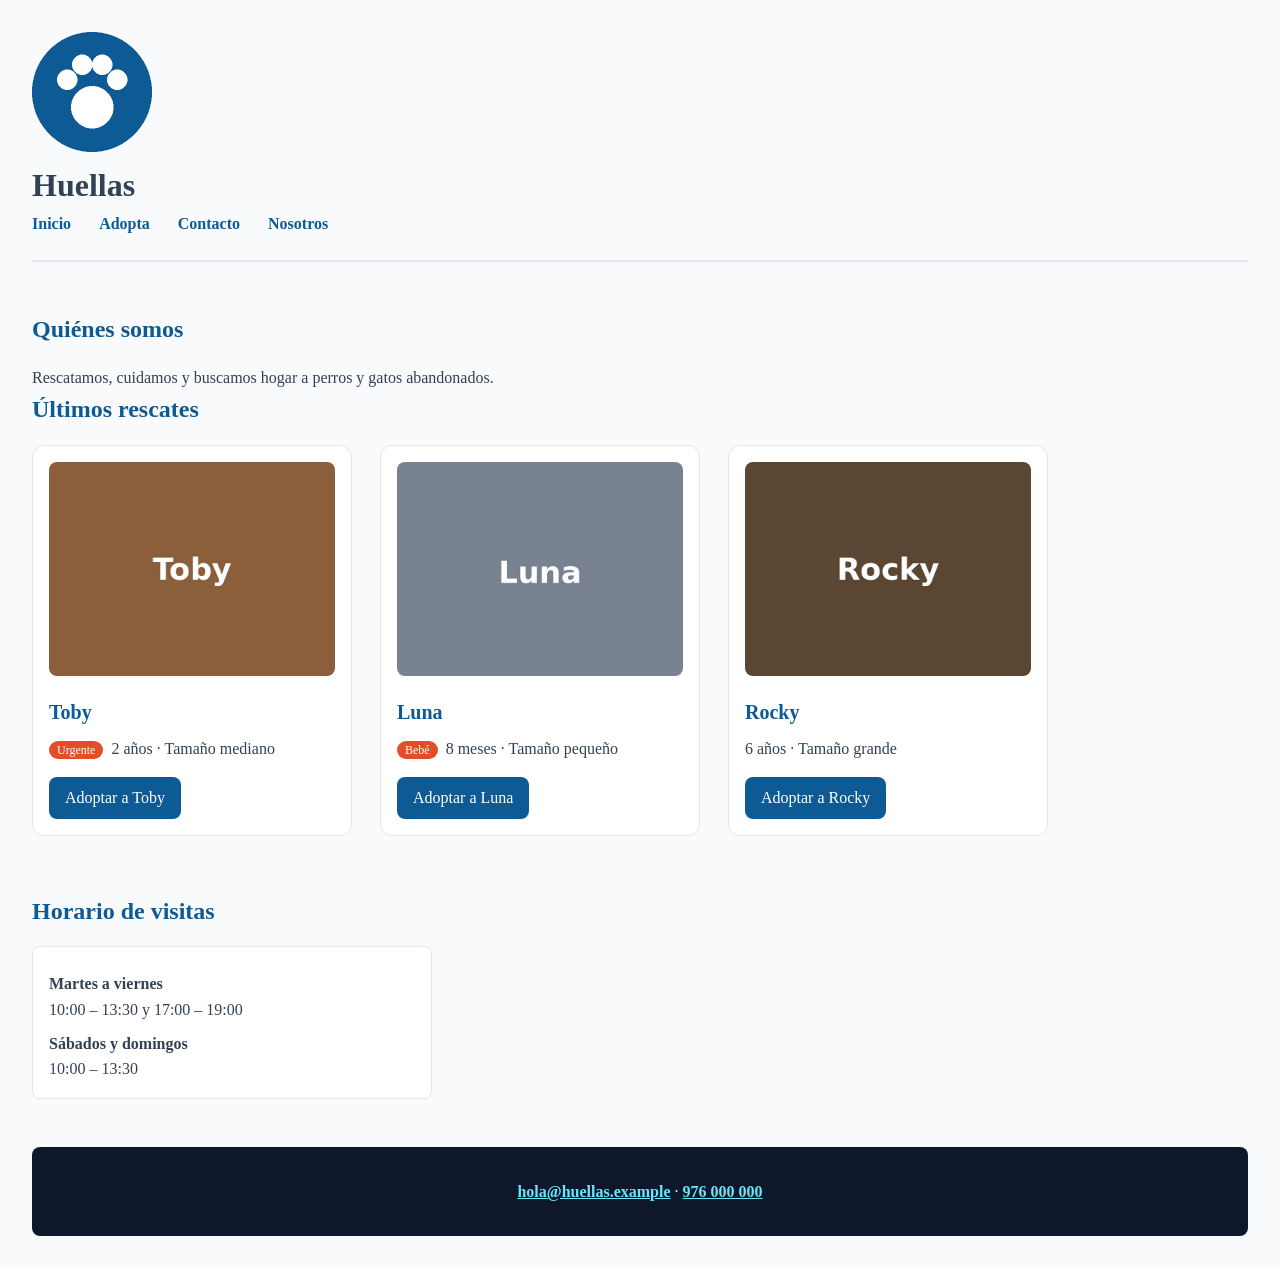
==== html/DIW/adopta/index.html @ fde20312 "hola" ====
<!DOCTYPE html>
<html lang="es">

<head>
    <meta charset="UTF-8">
    <title>Inicio · Huellas</title>
    <meta name="description" content="Protectora de animales Huellas: adopta, acoge o colabora.">
    <style>
        /* Definición de la paleta de colores*/
        :root {
            --azul-principal: #0e5a94;
            --azul-oscuro: #16213e;
            --naranja-alerta: #e44d26;
            --amarillo-foco: #f4be4f;
            --gris-borde: #e2e5ec;
            --gris-fondo: #f8fafc;
            --texto-cuerpo: #334155;
            --pie-fondo: #0f172a;
            /* Gris casi negro para contraste AA */
            --pie-texto: #f8fafc;
            /* Gris muy claro para contraste AA */
        }


        /* Reset global con box-sizing */
        * {
            margin: 0;
            padding: 0;
            box-sizing: border-box;
        }

        body {
            font-family: 'Roboto' Arial, sans-serif;
            background-color: var(--gris-fondo);
            color: var(--texto-cuerpo);
            line-height: 1.6;
            padding: 2rem;
        }

        main,
        aside {
            margin-bottom: 2rem;
        }

        h2 {
            margin-bottom: 1rem;
            color: var(--azul-principal);
        }

        /* cabecera menu */
        header {
            margin-bottom: 3rem;
            border-bottom: 2px solid var(--gris-borde);
            padding-bottom: 1.5rem;
        }

        /* Elementos del menú dispuestos en fila y separados */
        nav ul li {
            display: inline-block;
            margin-right: 1.5rem;
        }

        nav ul li:last-child {
            margin-right: 0;
        }

        nav a {
            text-decoration: none;
            color: var(--azul-principal);
            font-weight: 600;
        }

        nav a:hover {
            text-decoration: underline;
        }

        /* tarjetas*/
        /* Cambiado a inline-block con ancho fijo para alinear varias por fila */
        .tarjeta {
            display: inline-block;
            vertical-align: top;
            background-color: #fff;
            border: 1px solid var(--gris-borde);
            border-radius: 12px;
            padding: 1rem;
            width: 320px;
            /* Ancho fijo para forzar filas estables */
            margin-right: 1.5rem;
            /* Separación lateral entre tarjetas */
            margin-bottom: 1.5rem;
            /* Separación inferior por si bajan de fila */
        }

        .tarjeta img {
            max-width: 100%;
            height: auto;
            border-radius: 8px;
            margin-bottom: 0.75rem;
        }

        .tarjeta-titulo {
            color: var(--azul-principal);
            font-size: 1.25rem;
            margin-bottom: 0.5rem;
        }

        .tarjeta p {
            margin-bottom: 1rem;
        }

        /* Componentes específicos de las tarjetas */
        .etiqueta {
            background-color: var(--naranja-alerta);
            color: #fff;
            font-size: 0.75rem;
            padding: 0.125rem 0.5rem;
            border-radius: 999px;
            margin-right: 0.25rem;
        }

        .btn {
            display: inline-block;
            padding: 0.5rem 1rem;
            border-radius: 8px;
            text-decoration: none;
        }

        .btn-primario {
            background-color: var(--azul-principal);
            color: #fff;
        }

        .btn-primario:hover {
            background-color: var(--azul-oscuro);
        }

        .btn-primario:focus {
            outline: 3px solid var(--amarillo-foco);
            outline-offset: 2px;
        }

        /* Estilos adicionales para la sección lateral */
        dl {
            background: #fff;
            padding: 1rem;
            border-radius: 8px;
            border: 1px solid var(--gris-borde);
            max-width: 400px;
        }

        dt {
            font-weight: 600;
            margin-top: 0.5rem;
        }

        /* pie */
        footer {
            background-color: var(--pie-fondo);
            color: var(--pie-texto);
            padding: 2rem 1rem;
            text-align: center;
            border-radius: 8px;
            margin-top: 3rem;
        }

        /* Enlaces del pie con color claro para cumplir la accesibilidad */
        footer a {
            color: #67e8f9;
            /* Cian luminoso con alto contraste sobre el fondo oscuro */
            font-weight: 600;
        }
    </style>
</head>

<body>
    <header>
        <a href="index.html">
            <img src="img/perros/logo.png" alt="Huellas, ir al inicio" width="120" height="120">
        </a>
        <h1>Huellas</h1>
        <nav>
            <ul>
                <li><a href="index.html" aria-current="page">Inicio</a></li>
                <li><a href="paginas/adopta.html">Adopta</a></li>
                <li><a href="paginas/contacto.html">Contacto</a></li>
                <li><a href="paginas/nosotros.html">Nosotros</a></li>
            </ul>
        </nav>
    </header>

    <main>
        <section>
            <h2>Quiénes somos</h2>
            <p>Rescatamos, cuidamos y buscamos hogar a perros y gatos abandonados.</p>
        </section>

        <section>
            <h2>Últimos rescates</h2>
            <article class="tarjeta">
                <img src="img/perros/toby.jpg" alt="Toby, perro mestizo marrón" width="400" height="300">
                <h3 class="tarjeta-titulo">Toby</h3>
                <p><span class="etiqueta">Urgente</span> 2 años · Tamaño mediano</p>
                <a class="btn btn-primario" href="paginas/adopta.html">Adoptar a Toby</a>
            </article>

            <article class="tarjeta">
                <img src="img/perros/luna.jpg" alt="Luna, cachorra blanca con una mancha negra" width="400"
                    height="300">
                <h3 class="tarjeta-titulo">Luna</h3>
                <p><span class="etiqueta">Bebé</span> 8 meses · Tamaño pequeño</p>
                <!-- Corrección sintáctica realizada aquí -->
                <a class="btn btn-primario" href="paginas/adopta.html">Adoptar a Luna</a>
            </article>

            <article class="tarjeta">
                <img src="img/perros/rocky.jpg" alt="Rocky, perro grande de pelo oscuro" width="400" height="300">
                <h3 class="tarjeta-titulo">Rocky</h3> <!-- Corrección de texto realizada aquí -->
                <p>6 años · Tamaño grande</p>
                <a class="btn btn-primario" href="paginas/adopta.html">Adoptar a Rocky</a>
                <!-- Corrección de texto realizada aquí -->
            </article>
        </section>
    </main>

    <aside>
        <h2>Horario de visitas</h2>
        <dl>
            <dt>Martes a viernes</dt>
            <dd>10:00 – 13:30 y 17:00 – 19:00</dd>
            <dt>Sábados y domingos</dt>
            <dd>10:00 – 13:30</dd>
        </dl>
    </aside>

    <footer>
        <p>
            <a href="mailto:hola@huellas.example">hola@huellas.example</a> ·
            <a href="tel:+34976000000">976 000 000</a>
        </p>
    </footer>
</body>

</html>
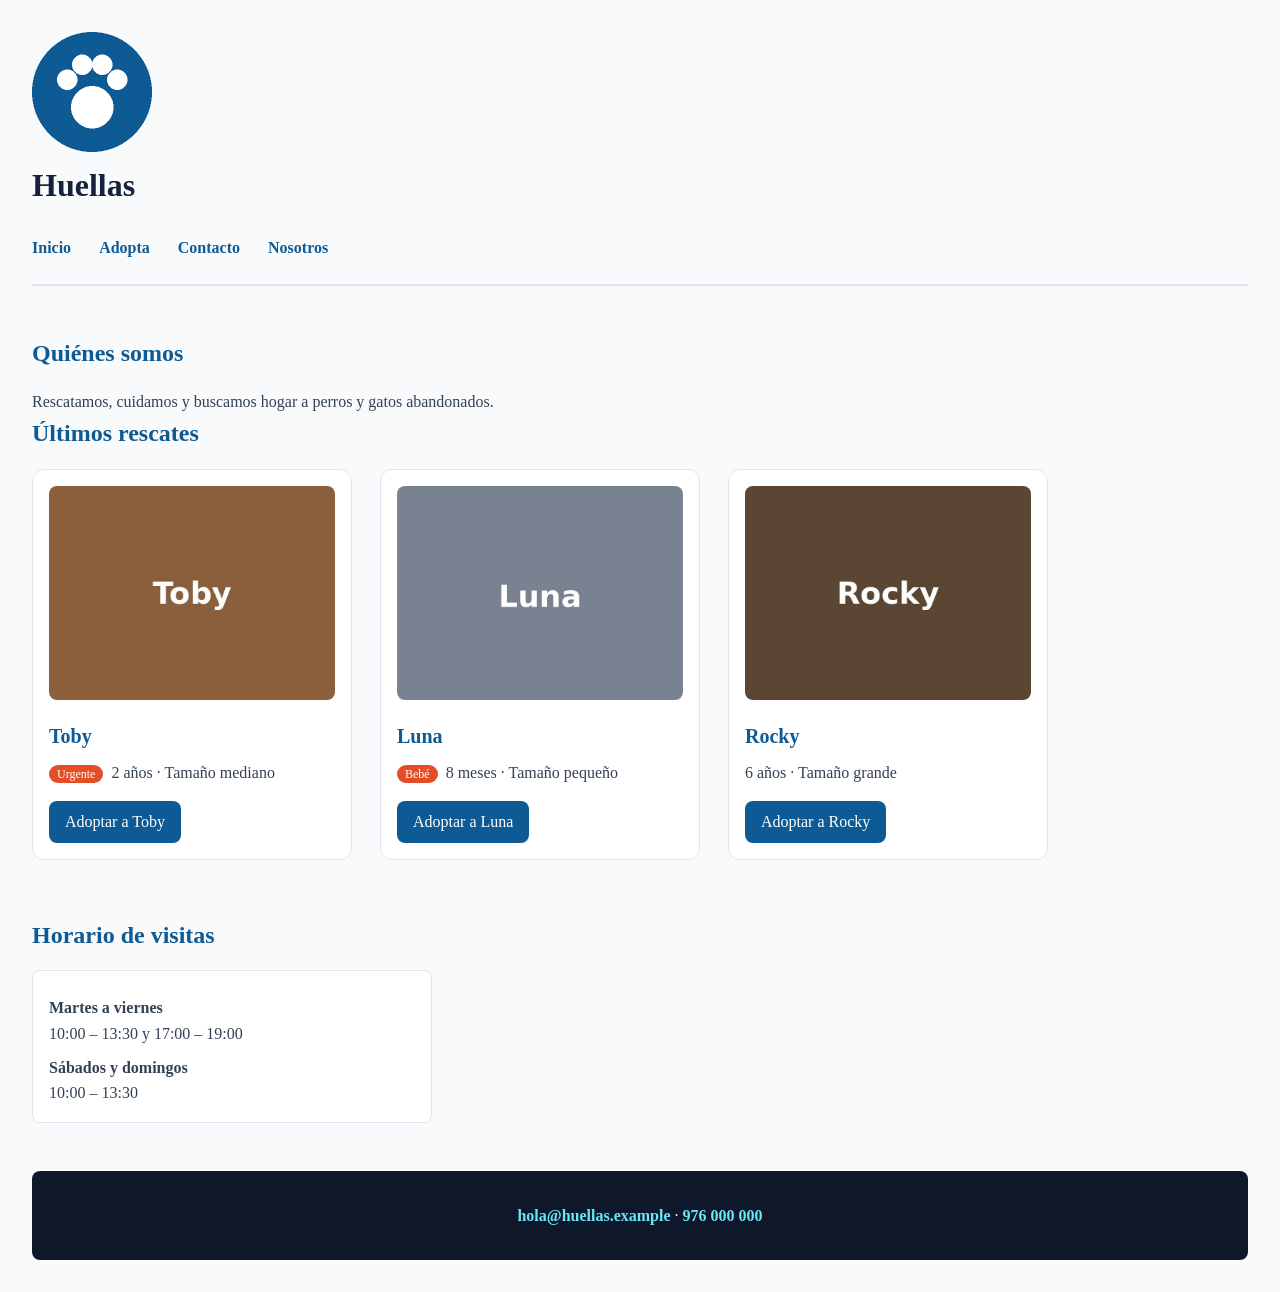
==== commit 80d07bb1: "nuevos cambios" ====
--- a/html/DIW/adopta/index.html
+++ b/html/DIW/adopta/index.html
@@ -6,7 +6,7 @@
     <title>Inicio · Huellas</title>
     <meta name="description" content="Protectora de animales Huellas: adopta, acoge o colabora.">
     <style>
-        /* Definición de la paleta de colores*/
+        /* Definición de la paleta de colores corporativa */
         :root {
             --azul-principal: #0e5a94;
             --azul-oscuro: #16213e;
@@ -169,6 +169,59 @@
             /* Cian luminoso con alto contraste sobre el fondo oscuro */
             font-weight: 600;
         }
+
+        /* Estilos del navegador*/
+        h1 {
+            color: var(--azul-oscuro);
+            margin-bottom: 1.5rem;
+        }
+
+        a {
+            color: var(--azul-principal);
+            text-decoration: none;
+        }
+
+        a:visited {
+            color: var(--azul-oscuro);
+        }
+
+        table {
+            width: 100%;
+            border-collapse: collapse;
+            /* Fusión de bordes */
+            margin: 2rem 0;
+            background-color: #ffffff;
+        }
+
+        th,
+        td {
+            border: 1px solid var(--gris-borde);
+            padding: 0.75rem 1rem;
+            /* Padding en celdas */
+            text-align: left;
+        }
+
+        /* Filas alternas con tr:nth-child(even) */
+        tr:nth-child(even) {
+            background-color: var(--gris-fondo);
+        }
+
+        /* Destacar thead con el color primario corporativo */
+        thead {
+            background-color: var(--azul-principal);
+        }
+
+        thead th {
+            color: #ffffff;
+            /* Texto en blanco para contraste */
+        }
+
+        /* Caption en cursiva */
+        caption {
+            font-style: italic;
+            padding: 0.75rem;
+            color: var(--texto-cuerpo);
+        }
     </style>
 </head>
 
